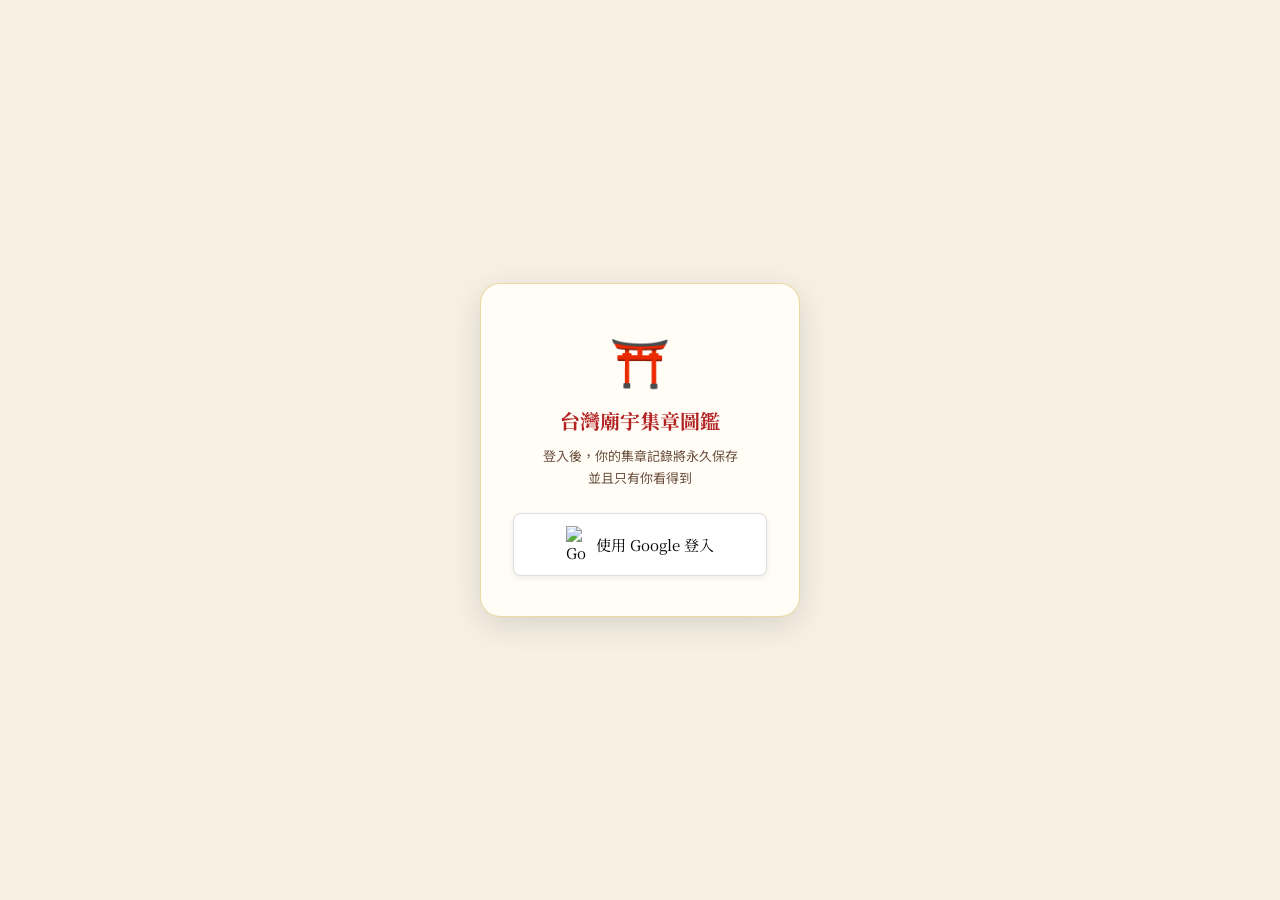
==== card.html @ eb24802a "Update - 更新解謎相關測試" ====
<!DOCTYPE html>
<html lang="zh-TW">
<head>
  <meta charset="UTF-8" />
  <meta name="viewport" content="width=device-width, initial-scale=1.0" />
  <title>台灣廟宇集章圖鑑</title>
  <link rel="preconnect" href="https://fonts.googleapis.com" />
  <link rel="preconnect" href="https://fonts.gstatic.com" crossorigin />
  <link href="https://fonts.googleapis.com/css2?family=Noto+Serif+TC:wght@400;700&family=Noto+Sans+TC:wght@300;400;500&display=swap" rel="stylesheet" />
  <link rel="stylesheet" href="card.css" />
  <link rel="stylesheet" href="game.css" />
</head>
<body>

  <header class="site-header">
    <div class="header-inner">
      <a href="index.html" class="back-btn">← 地圖</a>
      <div class="header-icon" aria-hidden="true">⛩️</div>
      <div>
        <h1 class="site-title">台灣廟宇集章圖鑑</h1>
        <p class="site-sub">走訪神社，解開謎題，集齊印章</p>
      </div>
    </div>
  </header>

  <!-- 登入畫面 -->
  <div id="login-screen" class="login-screen">
    <div class="login-card">
      <div class="login-icon">⛩️</div>
      <h2 class="login-title">台灣廟宇集章圖鑑</h2>
      <p class="login-desc">登入後，你的集章記錄將永久保存<br>並且只有你看得到</p>
      <button id="google-login-btn" class="google-btn">
        <img src="https://www.gstatic.com/firebasejs/ui/2.0.0/images/auth/google.svg" alt="Google" width="20" />
        使用 Google 登入
      </button>
    </div>
  </div>

  <!-- 主應用（登入後才顯示） -->
  <main class="app" id="main-app" style="display:none">

    <!-- 使用者資訊列 -->
    <div class="user-bar">
      <img id="user-avatar" class="user-avatar" src="" alt="" />
      <span id="user-name" class="user-name"></span>
      <button id="logout-btn" class="logout-btn">登出</button>
    </div>

    <!-- 進度條 -->
    <section class="progress-section">
      <p class="progress-label">已集章 <strong id="prog-count">0</strong> / <span id="prog-total">0</span></p>
      <div class="progress-bar-wrap" role="progressbar" aria-valuemin="0" aria-valuemax="0" aria-valuenow="0" id="prog-bar-aria">
        <div class="progress-bar" id="prog-bar"></div>
      </div>
    </section>

    <!-- 分頁 -->
    <nav class="tabs">
      <button class="tab active" data-tab="gallery" onclick="switchTab('gallery')">圖鑑</button>
      <button class="tab" data-tab="quest" onclick="switchTab('quest')">解謎</button>
      <button class="tab" data-tab="gps" onclick="switchTab('gps')">GPS 尋路</button>
      <button class="tab" data-tab="collected" onclick="switchTab('collected')">已集章</button>
      <button class="tab" data-tab="bag" onclick="switchTab('bag')">行囊</button>
    </nav>

    <!-- 圖鑑頁 -->
    <section id="tab-gallery" class="section active">

      <!-- 徽章展示 -->
      <div class="badge-shelf" id="badge-shelf" aria-label="徽章"></div>

      <!-- 分類篩選列 -->
      <div class="filter-row">
        <button class="filter-btn active" data-filter="all" onclick="setFilter('all')">全部</button>
        <button class="filter-btn" data-filter="官社" onclick="setFilter('官社')">🏯 官社</button>
        <button class="filter-btn" data-filter="縣社" onclick="setFilter('縣社')">⛩ 縣社</button>
        <button class="filter-btn" data-filter="鄉社" onclick="setFilter('鄉社')">🏮 鄉社</button>
      </div>

      <div class="grid" id="gallery-grid"></div>
    </section>

    <!-- 解謎頁 -->
    <section id="tab-quest" class="section">
      <div class="quest-intro">
        <p>跟著線索走到現場、找出遺構、解開謎題。<br>進度會自動存檔，可以分好幾天、好幾個地點慢慢完成。</p>
        <p class="quest-summary" id="quest-summary"></p>
      </div>
      <div class="quest-list" id="quest-list"></div>
      <div id="quest-empty" class="empty-hint" style="display:none">
        <span class="empty-icon">🧩</span>
        <p>解謎任務準備中，敬請期待。</p>
      </div>
    </section>

    <!-- GPS 打卡頁 -->
    <section id="tab-gps" class="section">
      <!-- 尋路雷達 -->
      <div class="radar-card">
        <label class="radar-target-row">
          <span>目標</span>
          <select id="radar-target" onchange="setRadarTarget(this.value)">
            <option value="auto">最近的未集章神社</option>
          </select>
        </label>
        <div class="radar-dial" id="radar-dial" data-temp="none">
          <div class="radar-north" aria-hidden="true"><span>N</span></div>
          <div class="radar-ping" aria-hidden="true"></div>
          <svg class="radar-arrow" id="radar-arrow" viewBox="0 0 100 100" aria-hidden="true">
            <path d="M50 10 L74 86 L50 72 L26 86 Z" />
          </svg>
        </div>
        <div class="radar-name" id="radar-name">—</div>
        <div class="radar-dist" id="radar-dist">—</div>
        <div class="radar-temp" id="radar-temp" aria-live="polite">按「開始追蹤」，跟著箭頭走</div>
        <div class="radar-note" id="radar-compass-note"></div>
        <div class="radar-actions">
          <button class="check-btn" id="radar-toggle" onclick="toggleRadar()">🧭 開始追蹤</button>
          <a class="radar-gmap" id="radar-gmap" target="_blank" rel="noopener" style="visibility:hidden">Google 地圖步行導航 ↗</a>
        </div>
        <p class="radar-tip">追蹤時走進任何神社 50 公尺內會自動打卡。</p>
      </div>

      <div class="gps-panel">
        <div class="gps-status">
          <div class="status-dot" id="status-dot"></div>
          <span class="status-text" id="status-text">點擊下方按鈕取得位置</span>
        </div>
        <div class="coord-row">
          <div class="coord-box">
            <div class="coord-label">緯度</div>
            <div class="coord-val" id="lat-val">—</div>
          </div>
          <div class="coord-box">
            <div class="coord-label">經度</div>
            <div class="coord-val" id="lng-val">—</div>
          </div>
        </div>
        <div class="coord-acc" id="acc-val"></div>
        <button class="check-btn" id="check-btn" onclick="checkLocation()">
          📍 只定位一次並打卡
        </button>
        <div id="nearest-box" class="nearest" style="display:none">
          <div class="nearest-label">最近景點</div>
          <div class="nearest-name" id="nearest-name">—</div>
          <div class="nearest-dist" id="nearest-dist">—</div>
        </div>
        <div id="result-banner" class="result-banner" style="display:none"></div>
        <div id="quest-hint" class="quest-hint" hidden></div>
      </div>
    </section>

    <!-- 已集章頁 -->
    <section id="tab-collected" class="section">
      <div class="grid" id="collected-grid"></div>
      <div id="collected-empty" class="empty-hint" style="display:none">
        <span class="empty-icon">🗺️</span>
        <p>尚未集到任何章，趕快出發吧！</p>
      </div>
    </section>

    <!-- 行囊頁 -->
    <section id="tab-bag" class="section">
      <div class="bag-stats" id="bag-stats"></div>
      <div class="bag-list" id="bag-list"></div>
      <div id="bag-empty" class="empty-hint" style="display:none">
        <span class="empty-icon">🎒</span>
        <p>行囊還是空的。<br>在神社的故事裡解開謎題，就會得到道具。</p>
      </div>
    </section>

  </main>

  <!-- Modal -->
  <div class="modal-overlay" id="modal" onclick="closeModalOverlay(event)">
    <div class="modal">
      <div class="modal-img" id="modal-img"></div>
      <div class="modal-photo-label" id="modal-photo-label"></div>
      <div class="photo-credit" id="modal-photo-credit"></div>

      <!-- 過去/現在切換（已集章才顯示） -->
      <div class="modal-photo-tabs" id="modal-photo-tabs" style="display:none">
        <button class="photo-tab-btn active" data-mode="past" onclick="showModalPhoto('past')">過去</button>
        <button class="photo-tab-btn" data-mode="now" onclick="showModalPhoto('now')">現在</button>
      </div>

      <div class="modal-title" id="modal-title"></div>
      <div class="modal-new-name" id="modal-new-name"></div>
      <div class="modal-sub" id="modal-sub"></div>
      <div class="modal-period" id="modal-period"></div>
      <div class="modal-status" id="modal-status"></div>
      <div class="modal-desc" id="modal-desc"></div>
      <!-- 劇情章節（已解鎖的可重看） -->
      <div class="modal-stories" id="modal-stories" style="display:none"></div>
      <!-- 帶我去／地圖／除錯 -->
      <div class="modal-actions" id="modal-actions"></div>
      <button class="modal-close" onclick="closeModal()">關閉</button>
    </div>
  </div>

  <!-- 劇情播放器 -->
  <div class="story-overlay" id="story" aria-hidden="true" role="dialog" aria-label="劇情">
    <div class="story-stage">
      <div class="story-bg" id="story-bg"></div>
      <div class="story-head">
        <span class="story-chapter" id="story-title"></span>
        <button class="story-skip" onclick="closeStory()">略過 ✕</button>
      </div>
      <div class="story-seal" id="story-seal" aria-hidden="true">解鎖</div>
      <div class="story-toast" id="story-toast" role="status"></div>
      <div class="story-credit photo-credit" id="story-credit"></div>
      <div class="story-box" id="story-box" tabindex="0" onclick="advanceStory()">
        <div class="story-speaker" id="story-speaker"></div>
        <button type="button" class="story-fact" id="story-fact" hidden aria-expanded="false" aria-controls="story-source" title="這句台詞有史料出處">📖 史實</button>
        <div class="story-source" id="story-source" hidden></div>
        <p class="story-text" id="story-text" aria-live="polite"></p>
        <!-- 選項、答題框、現場關卡、道具卡會出現在這裡 -->
        <div class="story-interact" id="story-interact"></div>
        <div class="story-controls">
          <button class="story-prev" id="story-prev" onclick="event.stopPropagation(); prevStory()">上一句</button>
          <span id="story-page"></span>
          <span class="story-next-hint" id="story-next-hint">點擊繼續 ▼</span>
        </div>
      </div>
    </div>
  </div>

  <!-- 徽章彈窗 -->
  <div class="badge-popup" id="badge-popup" role="dialog" aria-modal="true" aria-label="徽章" onclick="if(event.target===this)closeBadgePopup()">
    <div class="badge-pop-card">
      <div class="badge-pop-seal"></div>
      <div class="badge-pop-title"></div>
      <p class="badge-pop-text"></p>
      <button class="modal-close badge-pop-close" onclick="closeBadgePopup()">收下</button>
    </div>
  </div>

  <script src="csv.js"></script>
  <script src="credits.js"></script>
  <script src="data.js"></script>
  <script src="story.js"></script>
  <script src="ai.js"></script>
  <script src="badges.js"></script>
  <script src="app.js"></script>
  <script type="module" src="firebase.js"></script>
</body>
</html>
---- card.css ----
/* =====================
   CSS 變數 — 廟宇主題
   ===================== */
:root {
  --red-dark:    #902E22;   /* 主色：深硃紅 */
  --red-mid:     #B03A2A;   /* 中紅 hover用 */
  --gold:        #E3C297;   /* 主色：金沙色 */
  --gold-light:  #F2DDB5;   /* 淡金 */
  --gold-deep:   #C4A46B;   /* 深金 邊框用 */
  --cream:       #FDF6E9;   /* 米白底 */
  --ink:         #3A1A10;   /* 墨色文字 */
  --ink-light:   #6B3828;   /* 次要文字 */
  --shadow:      rgba(80, 20, 10, 0.18);
}

/* =====================
   Reset & Base
   ===================== */
*, *::before, *::after {
  box-sizing: border-box;
  margin: 0;
  padding: 0;
}

body {
  font-family: 'Noto Sans TC', sans-serif;
  background-color: var(--cream);
  background-image:
    radial-gradient(circle at 20% 10%, rgba(227,194,151,0.18) 0%, transparent 55%),
    radial-gradient(circle at 80% 90%, rgba(144,46,34,0.08) 0%, transparent 55%);
  color: var(--ink);
  min-height: 100vh;
}

/* =====================
   頂底裝飾紋路
   ===================== */
.top-border-pattern,
.footer-pattern {
  width: 100%;
  height: 10px;
  background: repeating-linear-gradient(
    90deg,
    var(--red-dark) 0px,
    var(--red-dark) 18px,
    var(--gold-deep) 18px,
    var(--gold-deep) 22px,
    var(--red-dark) 22px,
    var(--red-dark) 40px
  );
}

.footer-pattern {
  margin-top: 40px;
}

/* =====================
   Header
   ===================== */
.site-header {
  background: linear-gradient(160deg, var(--red-dark) 0%, #6B1F14 100%);
  text-align: center;
  padding: 40px 20px 32px;
  position: relative;
  overflow: hidden;
}

/* 水印紋路 */
.site-header::before {
  content: "廟";
  position: absolute;
  font-family: 'Noto Serif TC', serif;
  font-size: 260px;
  font-weight: 900;
  color: rgba(255,255,255,0.03);
  top: -40px;
  left: 50%;
  transform: translateX(-50%);
  pointer-events: none;
  user-select: none;
}

.header-ornament {
  font-size: 18px;
  color: var(--gold);
  letter-spacing: 8px;
  margin-bottom: 12px;
  opacity: 0.8;
}

.site-header h1 {
  font-family: 'Noto Serif TC', serif;
  font-weight: 900;
  font-size: clamp(26px, 5vw, 42px);
  color: var(--gold);
  letter-spacing: 6px;
  text-shadow: 0 2px 16px rgba(0,0,0,0.4);
  margin-bottom: 16px;
}

.header-subtitle-line {
  display: flex;
  align-items: center;
  justify-content: center;
  gap: 12px;
  margin-bottom: 14px;
}

.line-deco {
  display: block;
  width: 60px;
  height: 1px;
  background: linear-gradient(90deg, transparent, var(--gold-deep), transparent);
}

.subtitle-text {
  font-family: 'Noto Serif TC', serif;
  font-size: 14px;
  color: var(--gold-light);
  letter-spacing: 4px;
}

.header-desc {
  font-size: 13px;
  color: rgba(227, 194, 151, 0.65);
  letter-spacing: 1px;
  line-height: 1.7;
}

/* =====================
   Controls
   ===================== */
.controls_wrapper {
  display: flex;
  justify-content: center;
  padding: 0 20px;
  margin-bottom: 20px;
}

#controls {
  background: linear-gradient(135deg, #fff 0%, var(--gold-light) 100%);
  border: 1.5px solid var(--gold-deep);
  border-radius: 18px;
  padding: 22px 32px;
  box-shadow: 0 4px 24px var(--shadow), inset 0 1px 0 rgba(255,255,255,0.9);
  width: 100%;
  max-width: 760px;
  position: relative;
}

/* 角落裝飾 */
#controls::before,
#controls::after {
  content: "✦";
  position: absolute;
  font-size: 10px;
  color: var(--gold-deep);
  opacity: 0.6;
}
#controls::before { top: 10px; left: 14px; }
#controls::after  { bottom: 10px; right: 14px; }

.year-control-row {
  display: flex;
  align-items: center;
  gap: 14px;
  margin-bottom: 18px;
  flex-wrap: wrap;
}

.year-label {
  font-family: 'Noto Serif TC', serif;
  font-size: 14px;
  font-weight: 600;
  color: var(--red-dark);
  white-space: nowrap;
  letter-spacing: 2px;
}

#yearSlider {
  flex: 1;
  min-width: 120px;
  accent-color: var(--red-dark);
  height: 4px;
  cursor: pointer;
}

.year-display {
  font-family: 'Noto Serif TC', serif;
  font-size: 22px;
  font-weight: 700;
  color: var(--red-dark);
  min-width: 52px;
  text-align: center;
  letter-spacing: 1px;
}

#yearInput {
  width: 72px;
  padding: 6px 8px;
  font-size: 14px;
  font-family: 'Noto Sans TC', sans-serif;
  border: 1.5px solid var(--gold-deep);
  border-radius: 8px;
  text-align: center;
  background: rgba(255,255,255,0.7);
  color: var(--ink);
  outline: none;
  transition: border-color 0.2s;
}
#yearInput:focus {
  border-color: var(--red-dark);
}

/* 數量 chips */
.count-row {
  display: flex;
  justify-content: center;
  gap: 12px;
  flex-wrap: wrap;
}

.count-chip {
  display: flex;
  align-items: center;
  gap: 6px;
  padding: 6px 16px;
  border-radius: 30px;
  font-size: 13px;
  font-weight: 500;
  letter-spacing: 1px;
  border: 1.5px solid transparent;
}

.count-chip.guan {
  background: rgba(144, 46, 34, 0.08);
  border-color: rgba(144, 46, 34, 0.2);
  color: var(--red-dark);
}
.count-chip.xian {
  background: rgba(196, 164, 107, 0.15);
  border-color: var(--gold-deep);
  color: #7A5C20;
}
.count-chip.xiang {
  background: rgba(58, 26, 16, 0.06);
  border-color: rgba(58, 26, 16, 0.15);
  color: var(--ink);
}

.count-icon {
  font-size: 15px;
}

/* =====================
   Button
   ===================== */
.button_wrapper {
  display: flex;
  justify-content: center;
  gap: 12px;
  margin-bottom: 20px;
}

.count-chip {
  cursor: pointer;
  font-family: 'Noto Sans TC', sans-serif;
}

.count-chip:hover {
  transform: translateY(-1px);
  box-shadow: 0 2px 8px rgba(80, 20, 10, 0.15);
}

#viewAll {
  display: flex;
  align-items: center;
  gap: 8px;
  padding: 11px 28px;
  font-size: 14px;
  font-family: 'Noto Serif TC', serif;
  font-weight: 600;
  letter-spacing: 3px;
  background: var(--red-dark);
  color: var(--gold);
  border: 1.5px solid var(--gold-deep);
  border-radius: 30px;
  cursor: pointer;
  transition: background 0.2s, color 0.2s, box-shadow 0.2s;
  box-shadow: 0 3px 14px rgba(144, 46, 34, 0.30);
}

#viewAll:hover {
  background: var(--red-mid);
  color: var(--gold-light);
  box-shadow: 0 5px 20px rgba(144, 46, 34, 0.42);
}

.btn-icon {
  font-size: 16px;
}

.nav-btn {
  display: flex;
  align-items: center;
  gap: 8px;
  padding: 11px 28px;
  font-size: 14px;
  font-family: 'Noto Serif TC', serif;
  font-weight: 600;
  letter-spacing: 3px;
  background: var(--cream);
  color: var(--red-dark);
  border: 1.5px solid var(--gold-deep);
  border-radius: 30px;
  cursor: pointer;
  text-decoration: none;
  transition: background 0.2s, color 0.2s, box-shadow 0.2s;
  box-shadow: 0 3px 14px rgba(144, 46, 34, 0.15);
}

.nav-btn:hover {
  background: var(--gold-light);
  color: var(--red-mid);
  box-shadow: 0 5px 20px rgba(144, 46, 34, 0.25);
}

/* =====================
   before description
   ===================== */
.mini-popup {
  display: flex;
  flex-direction: column;
  align-items: center;
  gap: 8px;
  font-family: 'Noto Sans TC', sans-serif;
  text-align: center;
}

.mini-popup strong {
  color: var(--red-dark);
  font-family: 'Noto Serif TC', serif;
}

.mini-popup button {
  padding: 5px 12px;
  border: 1px solid var(--gold-deep);
  border-radius: 999px;
  background: white;
  color: var(--ink);
  cursor: pointer;
}

.mini-popup button:hover {
  background: var(--gold-light);
}

/* =====================
   description
   ===================== */
.place-modal {
  position: fixed;
  inset: 0;
  z-index: 9999;
  display: flex;
  justify-content: center;
  align-items: center;
  background: rgba(0, 0, 0, 0.35);
}

.place-modal.hidden {
  display: none;
}

.modal-card {
  position: relative;
  width: 340px;
  max-height: 82vh;
  overflow-y: auto;
  background: var(--cream);
  border: 2px solid var(--gold-deep);
  border-radius: 18px;
  box-shadow: 0 8px 32px rgba(0,0,0,0.28);
  padding: 22px;
}

.close-modal {
  position: absolute;
  top: 10px;
  right: 14px;
  border: none;
  background: transparent;
  font-size: 26px;
  cursor: pointer;
  color: var(--ink);
}

.modal-card h3 {
  font-family: 'Noto Serif TC', serif;
  color: var(--red-dark);
  text-align: center;
  margin-bottom: 12px;
  padding: 0 28px;
}

.photo-tabs {
  display: flex;
  justify-content: center;
  gap: 8px;
  margin-bottom: 10px;
}

.photo-tabs button {
  padding: 5px 14px;
  border: 1px solid var(--gold-deep);
  border-radius: 999px;
  background: white;
  cursor: pointer;
}

.photo-tabs button:hover {
  background: var(--gold-light);
}

.photo-title {
  text-align: center;
  font-weight: 600;
  margin-bottom: 8px;
}

.popup-photo {
  width: 100%;
  height: 180px;
  object-fit: cover;
  border-radius: 10px;
  border: 1px solid var(--gold-deep);
}

.popup-info {
  margin-top: 14px;
  font-size: 14px;
  line-height: 1.7;
}

.popup-info p {
  margin-bottom: 8px;
}

/* =====================
   Map
   ===================== */
.map-frame {
  padding: 0 16px;
  max-width: 1100px;
  margin: 0 auto;
}

#map {
  height: 580px;
  width: 100%;
  border-radius: 14px;
  border: 3px solid var(--gold-deep);
  box-shadow: 0 6px 32px var(--shadow);
  overflow: hidden;
}
/* ==========================================
   登入畫面
   ========================================== */
.login-screen {
  position: fixed;
  inset: 0;
  background: var(--bg, #F7F0E3);
  display: flex;
  align-items: center;
  justify-content: center;
  z-index: 9999;
}

.login-card {
  background: var(--card-bg, #FFFDF6);
  border: 1.5px solid var(--gold-border, rgba(200,150,12,0.35));
  border-radius: 20px;
  padding: 2.5rem 2rem;
  text-align: center;
  max-width: 320px;
  width: 90%;
  box-shadow: 0 8px 32px rgba(0,0,0,0.12);
}

.login-icon {
  font-size: 48px;
  margin-bottom: 12px;
}

.login-title {
  font-family: 'Noto Serif TC', serif;
  font-size: 20px;
  font-weight: 700;
  color: var(--red, #B22222);
  margin-bottom: 10px;
}

.login-desc {
  font-size: 13px;
  color: var(--text-secondary, #6B4E3D);
  line-height: 1.7;
  margin-bottom: 24px;
}

.google-btn {
  display: flex;
  align-items: center;
  justify-content: center;
  gap: 10px;
  width: 100%;
  padding: 12px 20px;
  background: #fff;
  border: 1.5px solid #ddd;
  border-radius: 8px;
  font-size: 15px;
  font-family: 'Noto Serif TC', serif;
  cursor: pointer;
  transition: background 0.2s, box-shadow 0.2s;
  box-shadow: 0 2px 6px rgba(0,0,0,0.08);
}

.google-btn:hover {
  background: #f8f8f8;
  box-shadow: 0 4px 12px rgba(0,0,0,0.12);
}

/* ==========================================
   使用者資訊列
   ========================================== */
.user-bar {
  display: flex;
  align-items: center;
  gap: 10px;
  padding: 10px 0 14px;
  border-bottom: 1px solid var(--border-light, rgba(139,90,43,0.2));
  margin-bottom: 14px;
}

.user-avatar {
  width: 32px;
  height: 32px;
  border-radius: 50%;
  object-fit: cover;
  border: 1.5px solid var(--gold-border, rgba(200,150,12,0.35));
}

.user-name {
  flex: 1;
  font-size: 13px;
  color: var(--text-secondary, #6B4E3D);
  font-family: 'Noto Serif TC', serif;
}

.logout-btn {
  padding: 5px 14px;
  font-size: 12px;
  font-family: 'Noto Serif TC', serif;
  background: transparent;
  border: 1px solid var(--border-mid, rgba(139,90,43,0.45));
  border-radius: 20px;
  cursor: pointer;
  color: var(--text-muted, #9C7B6B);
  transition: background 0.2s;
}

.logout-btn:hover {
  background: rgba(139,90,43,0.07);
}

/* ==========================================
   集章卡專用樣式
   ========================================== */

/* Header（集章卡版） */
.site-header {
  background: var(--red-dark);
  padding: 1.25rem 1rem 1rem;
  box-shadow: 0 2px 8px rgba(0,0,0,0.15);
  text-align: left;
}

.header-inner {
  max-width: 680px;
  margin: 0 auto;
  display: flex;
  align-items: center;
  gap: 12px;
}

.header-icon {
  font-size: 32px;
  line-height: 1;
}

.site-title {
  font-size: 20px;
  font-weight: 700;
  color: var(--gold);
  letter-spacing: 0.1em;
  font-family: 'Noto Serif TC', serif;
}

.site-sub {
  font-size: 12px;
  color: rgba(255,255,255,0.75);
  margin-top: 2px;
  letter-spacing: 0.05em;
}

.back-btn {
  color: rgba(255,255,255,0.85);
  text-decoration: none;
  font-size: 13px;
  font-family: 'Noto Serif TC', serif;
  letter-spacing: 0.05em;
  border: 1px solid rgba(255,255,255,0.35);
  border-radius: 20px;
  padding: 4px 12px;
  white-space: nowrap;
  transition: background 0.2s, color 0.2s;
}

.back-btn:hover {
  background: rgba(255,255,255,0.15);
  color: #fff;
}

/* Main Layout */
.app {
  max-width: 680px;
  margin: 0 auto;
  padding: 1.25rem 1rem 3rem;
}

/* Progress */
.progress-section {
  margin-bottom: 1.25rem;
}

.progress-label {
  font-size: 13px;
  color: var(--ink-light);
  margin-bottom: 6px;
}

.progress-label strong {
  color: var(--red-dark);
  font-weight: 700;
}

.progress-bar-wrap {
  background: rgba(139, 90, 43, 0.12);
  border-radius: 99px;
  height: 8px;
  overflow: hidden;
}

.progress-bar {
  height: 100%;
  background: var(--red-dark);
  border-radius: 99px;
  transition: width 0.4s ease;
  width: 0%;
}

/* Tabs */
.tabs {
  display: flex;
  border-bottom: 1.5px solid var(--gold-deep);
  margin-bottom: 1.25rem;
}

.tab {
  padding: 9px 20px;
  font-size: 14px;
  font-family: 'Noto Serif TC', serif;
  cursor: pointer;
  border: none;
  background: transparent;
  color: var(--ink-light);
  border-bottom: 2px solid transparent;
  margin-bottom: -1.5px;
  transition: color 0.2s;
  letter-spacing: 0.05em;
}

.tab.active {
  color: var(--red-dark);
  border-bottom-color: var(--red-dark);
  font-weight: 700;
}

.tab:hover:not(.active) {
  color: var(--ink);
}

/* Sections */
.section { display: none; }
.section.active { display: block; }

/* Stamp Grid */
.grid {
  display: grid;
  grid-template-columns: repeat(auto-fill, minmax(140px, 1fr));
  gap: 12px;
}

/* Stamp Card */
.stamp-card {
  background: var(--cream);
  border: 0.5px solid var(--gold-deep);
  border-radius: 12px;
  padding: 14px 10px 12px;
  text-align: center;
  cursor: pointer;
  transition: transform 0.15s, border-color 0.15s, box-shadow 0.15s;
  position: relative;
}

.stamp-card:hover {
  transform: translateY(-2px);
  box-shadow: 0 4px 12px var(--shadow);
}

.stamp-card.is-collected {
  border-color: var(--gold-deep);
  background: linear-gradient(135deg, var(--cream) 60%, rgba(227,194,151,0.15));
}

.stamp-img-wrap {
  width: 76px;
  height: 76px;
  border-radius: 50%;
  overflow: hidden;
  margin: 0 auto 10px;
  border: 2px solid var(--gold-deep);
  display: flex;
  align-items: center;
  justify-content: center;
  background: var(--gold-light);
}

.stamp-img-wrap.collected {
  border-color: var(--gold-deep);
}

.stamp-img-wrap.locked {
  filter: grayscale(1);
  opacity: 0.45;
}

.stamp-img-wrap img {
  width: 100%;
  height: 100%;
  object-fit: cover;
}

.stamp-emoji {
  font-size: 30px;
  line-height: 1;
}

.stamp-badge {
  position: absolute;
  top: 8px;
  right: 8px;
  width: 20px;
  height: 20px;
  border-radius: 50%;
  font-size: 10px;
  display: flex;
  align-items: center;
  justify-content: center;
}

.badge-collected {
  background: #d4edda;
  color: #155724;
}

.badge-locked {
  background: rgba(144,46,34,0.1);
  color: var(--ink-light);
}

.stamp-name {
  font-size: 12px;
  font-weight: 700;
  color: var(--ink);
  margin-bottom: 3px;
  line-height: 1.4;
  font-family: 'Noto Serif TC', serif;
}

.stamp-city {
  font-size: 11px;
  color: var(--ink-light);
}

/* GPS Panel */
.gps-panel {
  background: var(--cream);
  border: 1.5px solid var(--gold-deep);
  border-radius: 12px;
  padding: 1.25rem;
}

.gps-status {
  display: flex;
  align-items: center;
  gap: 10px;
  margin-bottom: 1rem;
}

.status-dot {
  width: 10px;
  height: 10px;
  border-radius: 50%;
  background: #aaa;
  flex-shrink: 0;
  transition: background 0.3s;
}

.status-dot.active {
  background: #28a745;
  animation: pulse 1.5s infinite;
}

.status-dot.error {
  background: #dc3545;
}

@keyframes pulse {
  0%, 100% { opacity: 1; }
  50%       { opacity: 0.35; }
}

.status-text {
  font-size: 14px;
  color: var(--ink-light);
}

.coord-row {
  display: grid;
  grid-template-columns: 1fr 1fr;
  gap: 10px;
  margin-bottom: 1rem;
}

.coord-box {
  background: var(--gold-light);
  border-radius: 8px;
  padding: 10px 12px;
  border: 0.5px solid var(--gold-deep);
}

.coord-label {
  font-size: 11px;
  color: var(--ink-light);
  margin-bottom: 3px;
}

.coord-val {
  font-size: 15px;
  font-weight: 700;
  color: var(--ink);
  font-family: 'Courier New', monospace;
}

.check-btn {
  width: 100%;
  padding: 12px;
  background: var(--red-dark);
  color: var(--gold);
  border: none;
  border-radius: 8px;
  font-size: 15px;
  font-family: 'Noto Serif TC', serif;
  cursor: pointer;
  letter-spacing: 0.05em;
  transition: opacity 0.2s, background 0.2s;
}

.check-btn:hover { background: var(--red-mid); }
.check-btn:disabled { opacity: 0.5; cursor: not-allowed; }

.nearest {
  margin-top: 1rem;
  padding: 12px 14px;
  background: var(--gold-light);
  border-radius: 8px;
  border: 0.5px solid var(--gold-deep);
}

.nearest-label {
  font-size: 11px;
  color: var(--ink-light);
  margin-bottom: 4px;
}

.nearest-name {
  font-weight: 700;
  color: var(--ink);
  font-size: 15px;
  margin-bottom: 2px;
  font-family: 'Noto Serif TC', serif;
}

.nearest-dist {
  font-size: 12px;
  color: var(--ink-light);
}

.result-banner {
  white-space: pre-line;
  margin-top: 1rem;
  padding: 14px 16px;
  border-radius: 8px;
  font-size: 14px;
  font-weight: 700;
  text-align: center;
  line-height: 1.5;
}

.result-success  { background: #d4edda; color: #155724; border: 0.5px solid #c3e6cb; }
.result-fail     { background: #fff3cd; color: #856404; border: 0.5px solid #ffeeba; }
.result-already  { background: #d1ecf1; color: #0c5460; border: 0.5px solid #bee5eb; }

/* Empty State */
.empty-hint {
  text-align: center;
  padding: 3rem 1rem;
  color: var(--ink-light);
  font-size: 14px;
}

.empty-icon {
  display: block;
  font-size: 36px;
  margin-bottom: 10px;
}

/* Modal */
.modal-overlay {
  position: fixed;
  inset: 0;
  background: rgba(0,0,0,0.5);
  display: flex;
  align-items: center;
  justify-content: center;
  z-index: 999;
  opacity: 0;
  pointer-events: none;
  transition: opacity 0.2s;
  padding: 1rem;
}

.modal-overlay.open {
  opacity: 1;
  pointer-events: auto;
}

.modal {
  background: var(--cream);
  border-radius: 16px;
  padding: 1.75rem 1.5rem;
  width: 100%;
  max-width: 300px;
  text-align: center;
  border: 1.5px solid var(--gold-deep);
  box-shadow: 0 8px 32px var(--shadow);
}

.modal-img {
  width: 100px;
  height: 100px;
  border-radius: 50%;
  border: 2px solid var(--gold-deep);
  margin: 0 auto 14px;
  overflow: hidden;
  display: flex;
  align-items: center;
  justify-content: center;
  background: var(--gold-light);
  font-size: 42px;
}

.modal-img img {
  width: 100%;
  height: 100%;
  object-fit: cover;
}

.modal-title {
  font-size: 18px;
  font-weight: 700;
  color: var(--ink);
  margin-bottom: 4px;
  font-family: 'Noto Serif TC', serif;
}

.modal-sub {
  font-size: 13px;
  color: var(--ink-light);
  margin-bottom: 6px;
}

.modal-period {
  font-size: 12px;
  color: var(--gold-deep);
  font-weight: 700;
  letter-spacing: 0.05em;
  margin-bottom: 6px;
}

.modal-desc {
  font-size: 12px;
  color: var(--ink-light);
  line-height: 1.7;
  text-align: left;
  margin-bottom: 16px;
  max-height: 120px;
  overflow-y: auto;
  border-top: 0.5px solid var(--gold-deep);
  padding-top: 10px;
}

.modal-status {
  font-size: 13px;
  font-weight: 700;
  margin-bottom: 10px;
}

.modal-status.collected    { color: #155724; }
.modal-status.not-collected { color: #856404; }

.modal-close {
  border: 1.5px solid var(--gold-deep);
  background: transparent;
  border-radius: 8px;
  padding: 9px 28px;
  cursor: pointer;
  font-family: 'Noto Serif TC', serif;
  font-size: 14px;
  color: var(--ink);
  transition: background 0.15s;
}

.modal-close:hover {
  background: var(--gold-light);
}

/* Responsive */
@media (max-width: 480px) {
  .grid {
    grid-template-columns: repeat(auto-fill, minmax(110px, 1fr));
    gap: 10px;
  }
  .tab { padding: 9px 14px; font-size: 13px; }
  .site-title { font-size: 17px; }
}

/* ==========================================
   分類篩選列
   ========================================== */
.filter-row {
  display: flex;
  gap: 8px;
  flex-wrap: wrap;
  margin-bottom: 16px;
}

.filter-btn {
  padding: 6px 16px;
  border-radius: 30px;
  border: 1.5px solid var(--gold-deep);
  background: transparent;
  color: var(--ink-light);
  font-size: 13px;
  font-family: 'Noto Serif TC', serif;
  cursor: pointer;
  transition: all 0.2s;
  letter-spacing: 1px;
}

.filter-btn:hover {
  background: var(--gold-light);
  color: var(--ink);
}

.filter-btn.active {
  background: var(--red-dark);
  color: var(--gold);
  border-color: var(--red-dark);
}

/* 分類小標籤（卡片左上角） */
.stamp-category-tag {
  position: absolute;
  top: 8px;
  left: 8px;
  font-size: 9px;
  font-family: 'Noto Serif TC', serif;
  color: var(--ink-light);
  background: var(--gold-light);
  border: 1px solid var(--gold-deep);
  border-radius: 10px;
  padding: 1px 6px;
  letter-spacing: 0.5px;
}

/* ==========================================
   Modal 過去/現在切換
   ========================================== */
.modal-photo-tabs {
  display: flex;
  justify-content: center;
  gap: 8px;
  margin: 8px 0 4px;
}

.photo-tab-btn {
  padding: 5px 18px;
  border: 1.5px solid var(--gold-deep);
  border-radius: 30px;
  background: transparent;
  color: var(--ink-light);
  font-size: 13px;
  font-family: 'Noto Serif TC', serif;
  cursor: pointer;
  transition: all 0.2s;
}

.photo-tab-btn:hover {
  background: var(--gold-light);
}

.photo-tab-btn.active {
  background: var(--red-dark);
  color: var(--gold);
  border-color: var(--red-dark);
}

.modal-photo-label {
  font-size: 11px;
  color: var(--ink-light);
  text-align: center;
  margin-bottom: 4px;
  font-family: 'Noto Serif TC', serif;
  letter-spacing: 1px;
}

.modal-new-name {
  font-size: 12px;
  color: var(--ink-light);
  text-align: center;
  margin-bottom: 4px;
}


/* ==========================================
   Modal 劇情章節
   ========================================== */
.modal-stories {
  margin-bottom: 12px;
  padding-top: 10px;
  border-top: 0.5px solid var(--gold-deep);
}
.modal-story-btn {
  display: flex;
  justify-content: space-between;
  align-items: baseline;
  width: 100%;
  margin-bottom: 6px;
  padding: 9px 12px;
  background: var(--red-dark);
  color: var(--gold);
  border: none;
  border-radius: 8px;
  font-family: 'Noto Serif TC', serif;
  font-size: 14px;
  letter-spacing: 0.05em;
  cursor: pointer;
  transition: background 0.15s;
}
.modal-story-btn:hover { background: var(--red-mid); }
.modal-story-btn small { font-size: 11px; opacity: 0.75; }
.modal-story-hint {
  padding: 8px 10px;
  border: 1.5px dashed var(--gold-deep);
  border-radius: 8px;
  font-size: 12px;
  line-height: 1.6;
  color: var(--ink-light);
}

/* ==========================================
   劇情播放器
   ========================================== */
.story-overlay {
  position: fixed;
  inset: 0;
  z-index: 1000; /* 蓋在 modal (999) 之上 */
  background: rgba(28, 10, 6, 0.82);
  display: flex;
  align-items: center;
  justify-content: center;
  padding: 1rem;
  opacity: 0;
  pointer-events: none;
  transition: opacity 0.25s;
}
.story-overlay.open { opacity: 1; pointer-events: auto; }

.story-stage {
  position: relative;
  width: 100%;
  max-width: 680px;
  height: min(82vh, 560px);
  display: flex;
  flex-direction: column;
  justify-content: space-between;
  background: #2a120b;
  border: 2px solid var(--gold-deep);
  border-radius: 14px;
  overflow: hidden;
  box-shadow: 0 12px 40px rgba(0, 0, 0, 0.45);
}

/* 背景：老照片感 */
.story-bg {
  position: absolute;
  inset: 0;
  background-size: cover;
  background-position: center;
  filter: sepia(0.35) brightness(0.8);
}
.story-bg::after {
  content: '';
  position: absolute;
  inset: 0;
  background: linear-gradient(to bottom,
    rgba(0,0,0,0.35) 0%, transparent 28%, transparent 45%, rgba(28,10,6,0.88) 100%);
}

.story-head {
  position: relative;
  display: flex;
  justify-content: space-between;
  align-items: center;
  padding: 12px 14px;
}
.story-chapter {
  font-family: 'Noto Serif TC', serif;
  font-size: 14px;
  color: var(--gold);
  letter-spacing: 0.15em;
  text-shadow: 0 1px 6px rgba(0,0,0,0.6);
}
.story-skip {
  background: rgba(0,0,0,0.35);
  border: 1px solid rgba(227,194,151,0.5);
  color: var(--gold-light);
  border-radius: 20px;
  padding: 4px 12px;
  font-size: 12px;
  font-family: 'Noto Serif TC', serif;
  cursor: pointer;
}
.story-skip:hover { background: rgba(0,0,0,0.55); }

/* 「解鎖」朱印：集章成功時蓋下去 */
.story-seal {
  position: absolute;
  top: 20%;
  left: 50%;
  width: 88px;
  height: 88px;
  margin-left: -44px;
  display: none;
  align-items: center;
  justify-content: center;
  writing-mode: vertical-rl;
  font-family: 'Noto Serif TC', serif;
  font-weight: 700;
  font-size: 30px;
  letter-spacing: 0.1em;
  color: var(--cream);
  background: var(--red-mid);
  border: 3px double var(--cream);
  border-radius: 6px;
  box-shadow: 0 4px 18px rgba(0,0,0,0.4);
  transform: rotate(-8deg);
  pointer-events: none;
}
.story-seal.show {
  display: flex;
  animation:
    seal-press 0.5s cubic-bezier(.2, 1.4, .4, 1) both,
    seal-fade 0.6s ease 2.2s forwards;
}
@keyframes seal-press {
  from { transform: rotate(-20deg) scale(1.8); opacity: 0; }
  to   { transform: rotate(-8deg)  scale(1);   opacity: 0.95; }
}
@keyframes seal-fade { to { opacity: 0; } }

/* 對話框 */
.story-box {
  position: relative;
  margin: 0 12px 12px;
  min-height: 150px;
  padding: 24px 18px 12px;
  background: rgba(253, 246, 233, 0.96);
  border: 1.5px solid var(--gold-deep);
  border-top: 3px solid var(--red-dark);
  border-radius: 10px;
  cursor: pointer;
  outline: none;
}
.story-box:focus-visible { box-shadow: 0 0 0 3px var(--gold); }

.story-speaker {
  position: absolute;
  top: -15px;
  left: 16px;
  padding: 4px 14px;
  background: var(--red-dark);
  color: var(--gold);
  border: 1px solid var(--gold-deep);
  border-radius: 4px;
  font-family: 'Noto Serif TC', serif;
  font-weight: 700;
  font-size: 14px;
  letter-spacing: 0.1em;
}

.story-text {
  min-height: 3.8em;
  font-family: 'Noto Serif TC', serif;
  font-size: 16px;
  line-height: 1.9;
  color: var(--ink);
  white-space: pre-wrap;
}
.story-text.narration { color: var(--ink-light); }

.story-controls {
  display: flex;
  align-items: center;
  justify-content: space-between;
  margin-top: 8px;
  font-size: 12px;
  color: var(--ink-light);
}
.story-prev {
  padding: 3px 12px;
  background: transparent;
  border: 1px solid var(--gold-deep);
  border-radius: 20px;
  font-family: 'Noto Serif TC', serif;
  font-size: 12px;
  color: var(--ink-light);
  cursor: pointer;
}
.story-prev:disabled { opacity: 0.35; cursor: default; }
.story-next-hint { animation: hint-bob 1.2s ease-in-out infinite; }
@keyframes hint-bob {
  0%, 100% { transform: translateY(0); }
  50%      { transform: translateY(3px); }
}

@media (max-width: 480px) {
  .story-overlay { padding: 0; }
  .story-stage { height: 100%; max-width: none; border: none; border-radius: 0; }
  .story-text { font-size: 15px; }
}

@media (prefers-reduced-motion: reduce) {
  .story-seal.show { animation: none; opacity: 0.95; }
  .story-next-hint { animation: none; }
}
---- game.css ----
/* ==========================================
   game.css — 解謎、雷達、行囊、徽章（接在 card.css 之後載入）
   ========================================== */

/* ---------- 卡片上的劇情標記 ---------- */
.stamp-story-mark {
  position: absolute;
  bottom: 8px;
  right: 8px;
  font-size: 13px;
  line-height: 1;
  opacity: 0.85;
}

/* ==========================================
   徽章展示
   ========================================== */
.badge-shelf { margin-bottom: 16px; display: grid; gap: 10px; }
.badge-shelf:empty { display: none; }

.badge-feature {
  --pct: 0;
  display: flex;
  align-items: center;
  gap: 14px;
  width: 100%;
  padding: 12px 14px;
  text-align: left;
  font: inherit;
  color: inherit;
  background: linear-gradient(120deg, #fff 0%, var(--gold-light) 100%);
  border: 1.5px solid var(--gold-deep);
  border-radius: 14px;
  cursor: pointer;
  position: relative;
  overflow: hidden;
}
.badge-feature.earned {
  background: linear-gradient(120deg, #6B1F14 0%, var(--red-dark) 60%, #A8462F 100%);
  border-color: var(--gold);
  color: var(--gold-light);
}
.badge-feature.earned::after {           /* 金光掃過 */
  content: '';
  position: absolute;
  inset: 0;
  background: linear-gradient(105deg, transparent 40%, rgba(255,236,190,0.35) 50%, transparent 60%);
  transform: translateX(-100%);
  animation: badge-shine 4.5s ease-in-out infinite;
  pointer-events: none;
}
@keyframes badge-shine { 0%, 60% { transform: translateX(-100%); } 100% { transform: translateX(100%); } }

.badge-seal {
  flex-shrink: 0;
  width: 66px;
  height: 66px;
  border-radius: 50%;
  display: grid;
  place-items: center;
  position: relative;
  font-family: 'Noto Serif TC', serif;
  font-weight: 700;
  font-size: 14px;
  line-height: 1.15;
  text-align: center;
  letter-spacing: 0.1em;
}
.badge-feature.locked .badge-seal {
  /* 外圈是進度 */
  background:
    radial-gradient(circle, var(--cream) 0 56%, transparent 57%),
    conic-gradient(var(--red-dark) calc(var(--pct) * 1%), rgba(144,46,34,0.12) 0);
  color: rgba(107,56,40,0.55);
}
.badge-feature.earned .badge-seal {
  background: radial-gradient(circle, var(--red-mid) 0 54%, var(--gold) 55% 60%, var(--red-dark) 61% 70%, var(--gold) 71% 100%);
  color: var(--cream);
  box-shadow: 0 0 0 2px rgba(255,255,255,0.25), 0 4px 14px rgba(0,0,0,0.35);
  transform: rotate(-6deg);
}

.badge-info { min-width: 0; flex: 1; }
.badge-name {
  font-family: 'Noto Serif TC', serif;
  font-weight: 700;
  font-size: 16px;
  letter-spacing: 0.1em;
}
.badge-feature.locked .badge-name { color: var(--red-dark); }
.badge-desc { font-size: 12px; margin-top: 2px; opacity: 0.85; }
.badge-bar {
  margin-top: 8px;
  height: 6px;
  border-radius: 99px;
  background: rgba(144,46,34,0.12);
  overflow: hidden;
}
.badge-bar i { display: block; height: 100%; background: var(--red-dark); border-radius: 99px; }

.badge-row { display: flex; gap: 8px; flex-wrap: wrap; }
.badge-chip {
  display: inline-flex;
  align-items: center;
  gap: 6px;
  padding: 4px 12px 4px 4px;
  border-radius: 99px;
  border: 1px solid var(--gold-deep);
  background: var(--cream);
  font: inherit;
  font-size: 12px;
  color: var(--ink-light);
  cursor: pointer;
}
.badge-mini {
  width: 24px;
  height: 24px;
  border-radius: 50%;
  display: grid;
  place-items: center;
  font-family: 'Noto Serif TC', serif;
  font-size: 9px;
  font-weight: 700;
  line-height: 1;
  background: rgba(144,46,34,0.1);
  color: rgba(107,56,40,0.6);
}
.badge-chip.earned { background: var(--red-dark); color: var(--gold); border-color: var(--red-dark); }
.badge-chip.earned .badge-mini { background: var(--gold); color: var(--red-dark); }

/* 徽章彈窗 */
.badge-popup {
  position: fixed;
  inset: 0;
  z-index: 1100;
  display: flex;
  align-items: center;
  justify-content: center;
  padding: 1rem;
  background: rgba(28, 10, 6, 0.7);
  opacity: 0;
  pointer-events: none;
  transition: opacity 0.2s;
}
.badge-popup.open { opacity: 1; pointer-events: auto; }
.badge-pop-card {
  width: 100%;
  max-width: 300px;
  padding: 1.75rem 1.5rem 1.25rem;
  text-align: center;
  background: var(--cream);
  border: 2px solid var(--gold-deep);
  border-radius: 16px;
  box-shadow: 0 12px 40px rgba(0,0,0,0.4);
}
.badge-pop-seal {
  width: 112px;
  height: 112px;
  margin: 0 auto 16px;
  border-radius: 50%;
  display: grid;
  place-items: center;
  font-family: 'Noto Serif TC', serif;
  font-weight: 700;
  font-size: 22px;
  line-height: 1.2;
  letter-spacing: 0.12em;
}
.badge-pop-seal.earned {
  background: radial-gradient(circle, var(--red-mid) 0 54%, var(--gold) 55% 60%, var(--red-dark) 61% 70%, var(--gold) 71% 100%);
  color: var(--cream);
  transform: rotate(-6deg);
  box-shadow: 0 6px 20px rgba(144,46,34,0.4);
}
.badge-pop-seal.locked { background: rgba(144,46,34,0.08); color: rgba(107,56,40,0.45); border: 2px dashed var(--gold-deep); }
.badge-pop-seal.stamp-in { animation: badge-stamp 0.6s cubic-bezier(.2, 1.4, .4, 1) both; }
@keyframes badge-stamp {
  from { transform: rotate(-24deg) scale(2); opacity: 0; }
  to   { transform: rotate(-6deg) scale(1); opacity: 1; }
}
.badge-pop-title {
  font-family: 'Noto Serif TC', serif;
  font-weight: 700;
  font-size: 18px;
  color: var(--red-dark);
  margin-bottom: 8px;
}
.badge-pop-text {
  font-size: 13px;
  line-height: 1.8;
  color: var(--ink-light);
  white-space: pre-line;
  text-align: left;
  margin-bottom: 16px;
  max-height: 40vh;
  overflow-y: auto;
}

/* ==========================================
   尋路雷達
   ========================================== */
.radar-card {
  background: linear-gradient(160deg, #fff 0%, var(--gold-light) 100%);
  border: 1.5px solid var(--gold-deep);
  border-radius: 14px;
  padding: 1rem 1.25rem 1.1rem;
  margin-bottom: 14px;
  text-align: center;
}
.radar-target-row {
  display: flex;
  align-items: center;
  gap: 10px;
  margin-bottom: 14px;
  font-family: 'Noto Serif TC', serif;
  font-size: 13px;
  color: var(--ink-light);
}
.radar-target-row select {
  flex: 1;
  min-width: 0;
  padding: 8px 10px;
  border: 1.5px solid var(--gold-deep);
  border-radius: 8px;
  background: #fff;
  font: inherit;
  font-size: 14px;
  color: var(--ink);
}

.radar-dial {
  --north: 0deg;
  --tone: var(--ink-light);
  width: min(200px, 60vw);
  aspect-ratio: 1;
  margin: 0 auto 10px;
  border-radius: 50%;
  position: relative;
  background:
    radial-gradient(circle, transparent 0 32%, rgba(196,164,107,0.25) 32.5% 33%, transparent 33.5% 64%, rgba(196,164,107,0.25) 64.5% 65%, transparent 65.5%),
    var(--cream);
  border: 2px solid var(--gold-deep);
  box-shadow: inset 0 2px 10px rgba(80,20,10,0.12);
  transition: border-color 0.4s;
}
.radar-dial[data-temp="cold"] { --tone: #7A8A99; }
.radar-dial[data-temp="mild"] { --tone: #B08A3E; }
.radar-dial[data-temp="warm"] { --tone: var(--red-mid); }
.radar-dial[data-temp="hot"]  { --tone: var(--red-dark); border-color: var(--red-dark); }

.radar-north {
  position: absolute;
  inset: 0;
  transform: rotate(var(--north));
  transform-origin: 50% 50%;
  transition: transform 0.25s linear;
}
.radar-north span {
  position: absolute;
  top: 6px;
  left: 50%;
  transform: translateX(-50%);
  font-family: 'Noto Serif TC', serif;
  font-weight: 700;
  font-size: 13px;
  color: var(--red-dark);
}
.radar-arrow {
  /* Safari 的 SVG 不會被 inset 撐開，要明確給寬高，否則會用預設 300×150 而跑出圓盤 */
  position: absolute;
  top: 18%;
  left: 18%;
  width: 64%;
  height: 64%;
  transform-origin: 50% 50%;
  transition: transform 0.25s linear;
  overflow: visible;
}
.radar-arrow path { fill: var(--tone); transition: fill 0.4s; }
.radar-dial[data-temp="none"] .radar-arrow { opacity: 0.25; }
.radar-ping {
  position: absolute;
  inset: 0;
  border-radius: 50%;
  border: 2px solid var(--tone);
  opacity: 0;
}
.radar-dial[data-temp="warm"] .radar-ping,
.radar-dial[data-temp="hot"] .radar-ping { animation: radar-ping 1.6s ease-out infinite; }
.radar-dial[data-temp="hot"] .radar-ping { animation-duration: 0.9s; }
@keyframes radar-ping { from { transform: scale(0.4); opacity: 0.8; } to { transform: scale(1.15); opacity: 0; } }

.radar-name {
  font-family: 'Noto Serif TC', serif;
  font-weight: 700;
  font-size: 16px;
  color: var(--ink);
}
.radar-dist {
  font-family: 'Noto Serif TC', serif;
  font-weight: 700;
  font-size: 30px;
  color: var(--red-dark);
  line-height: 1.3;
}
.radar-temp { font-size: 14px; color: var(--ink); min-height: 1.5em; }
.radar-note { font-size: 11px; color: var(--ink-light); opacity: 0.8; min-height: 1.4em; }
.radar-actions { display: grid; gap: 8px; margin-top: 12px; }
.radar-actions .check-btn.on { background: var(--ink-light); }
.radar-gmap { font-size: 13px; color: var(--red-dark); }
.radar-tip { margin-top: 10px; font-size: 11px; color: var(--ink-light); }
.coord-acc { font-size: 11px; color: var(--ink-light); margin: -6px 0 10px; min-height: 1em; }

/* ==========================================
   行囊
   ========================================== */
.bag-stats {
  display: grid;
  grid-template-columns: repeat(3, 1fr);
  gap: 8px;
  margin-bottom: 14px;
}
.bag-stats div {
  background: var(--gold-light);
  border: 0.5px solid var(--gold-deep);
  border-radius: 10px;
  padding: 10px 6px;
  text-align: center;
}
.bag-stats strong {
  display: block;
  font-family: 'Noto Serif TC', serif;
  font-size: 22px;
  color: var(--red-dark);
}
.bag-stats span { font-size: 11px; color: var(--ink-light); }

.bag-list { display: grid; gap: 10px; }
.bag-item {
  display: flex;
  gap: 12px;
  align-items: flex-start;
  padding: 12px 14px;
  background: var(--cream);
  border: 1px solid var(--gold-deep);
  border-radius: 12px;
}
.bag-icon {
  flex-shrink: 0;
  width: 46px;
  height: 46px;
  border-radius: 10px;
  display: grid;
  place-items: center;
  font-size: 24px;
  background: var(--gold-light);
  overflow: hidden;
}
.bag-icon img { width: 100%; height: 100%; object-fit: cover; }
.bag-name { font-family: 'Noto Serif TC', serif; font-weight: 700; color: var(--ink); }
.bag-desc { font-size: 13px; color: var(--ink-light); line-height: 1.6; margin: 2px 0 4px; }
.bag-from { font-size: 11px; color: var(--gold-deep); font-weight: 700; }

/* ==========================================
   Modal 追加
   ========================================== */
.modal { max-height: calc(100vh - 2rem); overflow-y: auto; }
.modal-actions {
  display: grid;
  grid-template-columns: 1fr 1fr;
  gap: 8px;
  margin-bottom: 12px;
}
.modal-act {
  display: block;
  padding: 9px 8px;
  border: 1.5px solid var(--gold-deep);
  border-radius: 8px;
  background: transparent;
  color: var(--ink);
  font-family: 'Noto Serif TC', serif;
  font-size: 13px;
  text-decoration: none;
  text-align: center;
  cursor: pointer;
}
.modal-act:hover { background: var(--gold-light); }
.modal-act.primary { background: var(--red-dark); color: var(--gold); border-color: var(--red-dark); }
.modal-act.primary:hover { background: var(--red-mid); }
.modal-act.debug { grid-column: 1 / -1; border-style: dashed; color: var(--ink-light); }
.modal-distance { grid-column: 1 / -1; font-size: 12px; color: var(--ink-light); }

/* ==========================================
   劇情播放器：互動節點
   ========================================== */
/* 對話框不設 overflow（否則上緣的說話者名牌會被切掉），改讓互動區自己捲動 */
.story-interact { max-height: 38vh; overflow-y: auto; }
.story-ai-tag {
  display: inline-block;
  margin-left: 8px;
  padding: 0 6px;
  border: 1px solid var(--gold);
  border-radius: 4px;
  font-size: 10px;
  letter-spacing: 0.1em;
  vertical-align: 2px;
}

.story-interact:empty { display: none; }
.story-interact { margin-top: 10px; display: grid; gap: 8px; cursor: default; }

.story-choice {
  display: flex;
  align-items: center;
  gap: 10px;
  width: 100%;
  padding: 10px 12px;
  text-align: left;
  background: #fff;
  border: 1.5px solid var(--gold-deep);
  border-radius: 8px;
  font-family: 'Noto Serif TC', serif;
  font-size: 15px;
  color: var(--ink);
  cursor: pointer;
  transition: background 0.15s, border-color 0.15s, transform 0.1s;
}
.story-choice:hover, .story-choice:focus-visible { background: var(--gold-light); border-color: var(--red-dark); outline: none; }
.story-choice:active { transform: scale(0.99); }
.story-choice-num {
  flex-shrink: 0;
  width: 22px;
  height: 22px;
  border-radius: 50%;
  display: grid;
  place-items: center;
  font-size: 12px;
  background: var(--red-dark);
  color: var(--gold);
}

.story-ask { display: flex; gap: 8px; }
.story-input {
  flex: 1;
  min-width: 0;
  padding: 10px 12px;
  border: 1.5px solid var(--gold-deep);
  border-radius: 8px;
  background: #fff;
  font-family: 'Noto Serif TC', serif;
  font-size: 16px; /* 16px 以上 iOS 才不會自動放大 */
  color: var(--ink);
}
.story-input:focus { outline: none; border-color: var(--red-dark); box-shadow: 0 0 0 3px rgba(144,46,34,0.12); }
.story-input.shake { animation: shake 0.4s; border-color: var(--red-mid); }
@keyframes shake {
  0%, 100% { transform: translateX(0); }
  20%, 60% { transform: translateX(-6px); }
  40%, 80% { transform: translateX(6px); }
}

.story-btn {
  padding: 9px 14px;
  border-radius: 8px;
  border: 1.5px solid var(--gold-deep);
  background: transparent;
  font-family: 'Noto Serif TC', serif;
  font-size: 14px;
  color: var(--ink);
  cursor: pointer;
  white-space: nowrap;
}
.story-btn.primary { background: var(--red-dark); color: var(--gold); border-color: var(--red-dark); }
.story-btn.primary:hover { background: var(--red-mid); }
.story-btn.ghost:hover { background: var(--gold-light); }
.story-btn[hidden] { display: none; }

.story-ask-tools { display: flex; gap: 8px; flex-wrap: wrap; align-items: center; }
.story-solved-note { font-size: 12px; color: #155724; }
.story-hints p {
  font-size: 13px;
  line-height: 1.7;
  color: var(--ink-light);
  padding: 6px 10px;
  margin-bottom: 4px;
  background: rgba(227,194,151,0.25);
  border-left: 3px solid var(--gold-deep);
  border-radius: 0 6px 6px 0;
}
.story-correct {
  flex: 1;
  padding: 10px 12px;
  border-radius: 8px;
  background: #d4edda;
  color: #155724;
  font-family: 'Noto Serif TC', serif;
  font-weight: 700;
}

.story-onsite { display: grid; gap: 8px; }
.story-onsite-status {
  padding: 10px 12px;
  border-radius: 8px;
  border: 1.5px dashed var(--gold-deep);
  font-size: 14px;
  color: var(--ink);
}
.story-onsite-status.ok { border-style: solid; background: #d4edda; color: #155724; border-color: #c3e6cb; }

.story-item {
  display: flex;
  align-items: center;
  gap: 12px;
  padding: 10px 12px;
  border-radius: 10px;
  background: linear-gradient(120deg, var(--red-dark), #6B1F14);
  color: var(--gold-light);
}
.story-item.new { animation: item-pop 0.5s cubic-bezier(.2, 1.4, .4, 1) both; }
@keyframes item-pop { from { transform: scale(0.7); opacity: 0; } to { transform: scale(1); opacity: 1; } }
.story-item-icon {
  width: 44px;
  height: 44px;
  border-radius: 8px;
  display: grid;
  place-items: center;
  font-size: 24px;
  background: rgba(255,255,255,0.12);
  overflow: hidden;
}
.story-item-icon img { width: 100%; height: 100%; object-fit: cover; }
.story-item-label { font-size: 11px; letter-spacing: 0.1em; opacity: 0.8; }
.story-item-name { font-family: 'Noto Serif TC', serif; font-weight: 700; font-size: 16px; color: var(--gold); }

@media (max-width: 480px) {
  .tab { padding: 9px 10px; }
  .story-interact { max-height: 46vh; }
}

@media (prefers-reduced-motion: reduce) {
  .badge-feature.earned::after,
  .radar-ping,
  .story-item.new,
  .badge-pop-seal.stamp-in,
  .story-input.shake { animation: none !important; }
}
/* ==========================================
   影像出處
   ========================================== */
.photo-credit {
  font-size: 10.5px;
  line-height: 1.5;
  color: var(--ink-light);
  opacity: 0.85;
}
.photo-credit:empty { display: none; }
.photo-credit a { color: var(--red-dark); }
.photo-credit.credit-missing { color: #B8860B; opacity: 1; }
.modal .photo-credit { margin: -2px 0 6px; }

/* 劇情背景的出處：疊在照片右上 */
.story-credit {
  position: absolute;
  top: 46px;
  right: 12px;
  max-width: 70%;
  padding: 2px 8px;
  border-radius: 4px;
  background: rgba(0,0,0,0.4);
  color: rgba(253,246,233,0.85);
  text-align: right;
}
.story-credit a { color: var(--gold); }
.story-credit.credit-missing { color: #F5D78E; }

/* ==========================================
   史實標記
   ========================================== */
.story-fact {
  position: absolute;
  top: -13px;
  right: 14px;
  padding: 2px 10px;
  border: 1px solid #2F5D50;
  border-radius: 99px;
  background: #E6F0EC;
  color: #2F5D50;
  font-family: 'Noto Serif TC', serif;
  font-size: 12px;
  font-weight: 700;
  cursor: pointer;
}
.story-fact[hidden] { display: none; }
.story-fact[aria-expanded="true"] { background: #2F5D50; color: #fff; }
.story-source {
  margin: 4px 0 10px;
  padding: 10px 12px;
  border-radius: 8px;
  background: #EEF4F1;
  border-left: 3px solid #2F5D50;
  font-size: 12.5px;
  line-height: 1.7;
  color: #24443B;
  cursor: default;
  max-height: 30vh;
  overflow-y: auto;
}
.story-source[hidden] { display: none; }
.story-source-title { font-weight: 700; margin-bottom: 2px; }
.story-source ul { padding-left: 1.2em; }
.story-source a { color: #2F5D50; }
.story-source-note { margin-top: 6px; font-size: 11px; opacity: 0.75; }

/* 「從上次的進度繼續」 */
.story-toast {
  position: absolute;
  top: 84px;
  left: 50%;
  transform: translateX(-50%);
  padding: 6px 14px;
  border-radius: 99px;
  background: rgba(253,246,233,0.95);
  color: var(--ink);
  font-size: 13px;
  white-space: nowrap;
  opacity: 0;
  pointer-events: none;
}
.story-toast.show { animation: toast 2.6s ease both; }
@keyframes toast {
  0% { opacity: 0; transform: translate(-50%, -6px); }
  12%, 80% { opacity: 1; transform: translate(-50%, 0); }
  100% { opacity: 0; }
}

/* ==========================================
   解謎頁
   ========================================== */
.quest-intro {
  margin-bottom: 14px;
  font-size: 13px;
  line-height: 1.7;
  color: var(--ink-light);
}
.quest-summary { margin-top: 4px; font-weight: 700; color: var(--red-dark); }
.quest-summary:empty { display: none; }
.quest-list { display: grid; gap: 12px; }

.quest-card {
  padding: 14px;
  background: var(--cream);
  border: 1.5px solid var(--gold-deep);
  border-radius: 14px;
  display: grid;
  gap: 10px;
}
.quest-card.active {
  border-color: var(--red-dark);
  box-shadow: 0 4px 14px rgba(144,46,34,0.14);
  background: linear-gradient(135deg, #fff 0%, var(--cream) 100%);
}
.quest-card.locked { opacity: 0.7; border-style: dashed; }
.quest-card.done { background: rgba(227,194,151,0.18); }

.quest-head { display: flex; gap: 12px; align-items: center; }
.quest-thumb {
  flex-shrink: 0;
  width: 48px;
  height: 48px;
  border-radius: 50%;
  overflow: hidden;
  border: 2px solid var(--gold-deep);
  display: grid;
  place-items: center;
  background: var(--gold-light);
  font-size: 22px;
}
.quest-thumb img { width: 100%; height: 100%; object-fit: cover; }
.quest-card.locked .quest-thumb { filter: grayscale(1); }
.quest-head-text { flex: 1; min-width: 0; }
.quest-spot { font-size: 12px; color: var(--ink-light); }
.quest-title {
  font-family: 'Noto Serif TC', serif;
  font-weight: 700;
  font-size: 17px;
  color: var(--ink);
  letter-spacing: 0.05em;
}
.quest-tag {
  flex-shrink: 0;
  padding: 2px 10px;
  border-radius: 99px;
  font-size: 11px;
  font-weight: 700;
  border: 1px solid var(--gold-deep);
  color: var(--ink-light);
}
.quest-card.active .quest-tag { background: var(--red-dark); color: var(--gold); border-color: var(--red-dark); }
.quest-card.done .quest-tag { background: #d4edda; color: #155724; border-color: #c3e6cb; }

.quest-meta { display: flex; flex-wrap: wrap; gap: 6px 14px; font-size: 12px; color: var(--ink-light); }
.quest-bar { height: 6px; border-radius: 99px; background: rgba(144,46,34,0.12); overflow: hidden; }
.quest-bar i { display: block; height: 100%; background: var(--red-dark); border-radius: 99px; transition: width 0.4s; }
.quest-lock {
  font-size: 12px;
  color: var(--ink-light);
  padding: 6px 10px;
  border: 1px dashed var(--gold-deep);
  border-radius: 8px;
}
.quest-actions { display: flex; flex-wrap: wrap; gap: 8px; }
.quest-actions .story-btn { font-size: 13px; padding: 8px 12px; }

.quest-hint {
  margin-top: 10px;
  padding: 12px 14px;
  border-radius: 8px;
  border: 1.5px solid var(--red-dark);
  background: #fff;
  display: grid;
  gap: 8px;
  font-size: 14px;
  color: var(--ink);
}
.quest-hint[hidden] { display: none; }

@media (max-width: 480px) {
  .tab { padding: 9px 8px; font-size: 13px; }
}

@media (prefers-reduced-motion: reduce) {
  .story-toast.show { animation: none; opacity: 1; }
}
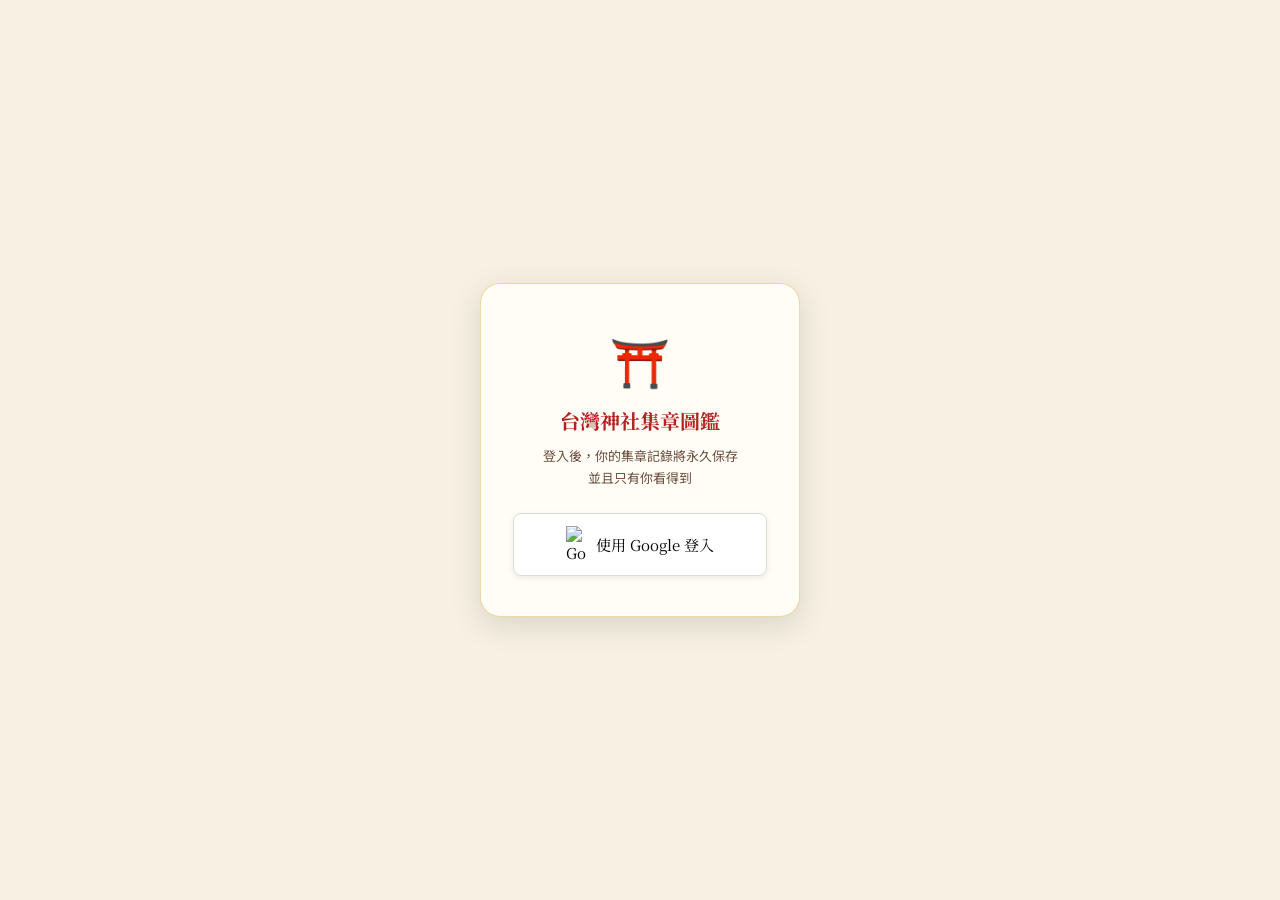
==== commit c3912fbc: "Update 更新名字" ====
--- a/card.html
+++ b/card.html
@@ -3,7 +3,7 @@
 <head>
   <meta charset="UTF-8" />
   <meta name="viewport" content="width=device-width, initial-scale=1.0" />
-  <title>台灣廟宇集章圖鑑</title>
+  <title>台灣神社集章圖鑑</title>
   <link rel="preconnect" href="https://fonts.googleapis.com" />
   <link rel="preconnect" href="https://fonts.gstatic.com" crossorigin />
   <link href="https://fonts.googleapis.com/css2?family=Noto+Serif+TC:wght@400;700&family=Noto+Sans+TC:wght@300;400;500&display=swap" rel="stylesheet" />
@@ -17,7 +17,7 @@
       <a href="index.html" class="back-btn">← 地圖</a>
       <div class="header-icon" aria-hidden="true">⛩️</div>
       <div>
-        <h1 class="site-title">台灣廟宇集章圖鑑</h1>
+        <h1 class="site-title">台灣神社集章圖鑑</h1>
         <p class="site-sub">走訪神社，解開謎題，集齊印章</p>
       </div>
     </div>
@@ -27,7 +27,7 @@
   <div id="login-screen" class="login-screen">
     <div class="login-card">
       <div class="login-icon">⛩️</div>
-      <h2 class="login-title">台灣廟宇集章圖鑑</h2>
+      <h2 class="login-title">台灣神社集章圖鑑</h2>
       <p class="login-desc">登入後，你的集章記錄將永久保存<br>並且只有你看得到</p>
       <button id="google-login-btn" class="google-btn">
         <img src="https://www.gstatic.com/firebasejs/ui/2.0.0/images/auth/google.svg" alt="Google" width="20" />
